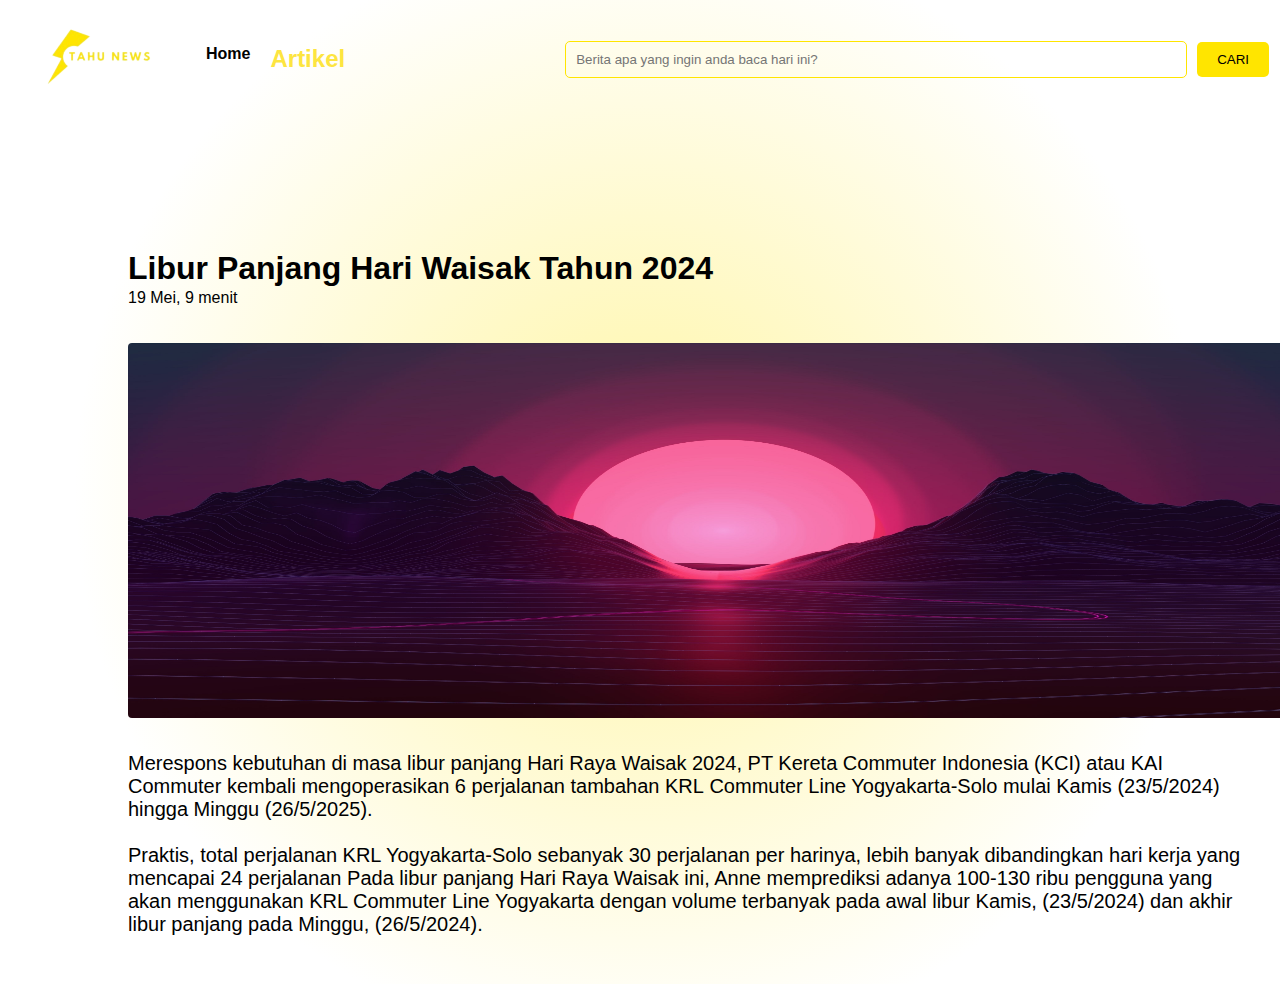
==== artikel/1/fullartikel1.html @ 2625835e "hehe" ====
<!DOCTYPE html>
<html lang="en">
<head>
    <meta charset="UTF-8">
    <meta name="viewport" content="width=device-width, initial-scale=1.0">
    <link rel="stylesheet" href="../../css/fullartikel1.css">
    <title>Artikel Tahunews</title>
</head>
<body>

  <div class="container">
    <div class="logo">
      <a href="../../Index.html"><img src="../../img/tahunews.png" alt="Logo"></a>
    </div>

    <ul class="nav">
      <li><a class="home-link" href="../../Index.html">Home</a></li>
      <li><a class="artikel-link" href="../../artikel/1/artikel1.html">Artikel</a></li>
    </ul>

    <div class="search-bar">
      <input type="text" placeholder="Berita apa yang ingin anda baca hari ini?">
      <button>CARI</button>
    </div>
  </div>

  <div class="pop">
      <h2>Libur Panjang Hari Waisak Tahun 2024</h2>
      <p>19 Mei, 9 menit</p>
  </div>

  <div class="content">
    <div class="gambar-artikel">
      <div class="image">
        <img src="../../img/hghg.jpg" alt="">
      </div>

    <div class="gambar-text">
      <span class="deskripsi"><p>Merespons kebutuhan di masa libur panjang Hari Raya Waisak 2024, PT Kereta Commuter Indonesia (KCI) atau KAI Commuter kembali mengoperasikan 6 perjalanan tambahan KRL Commuter Line Yogyakarta-Solo mulai Kamis (23/5/2024) hingga Minggu (26/5/2025). <br><br>

        Praktis, total perjalanan KRL Yogyakarta-Solo sebanyak 30 perjalanan per harinya, lebih banyak dibandingkan hari kerja yang mencapai 24 perjalanan Pada libur panjang Hari Raya Waisak ini, Anne memprediksi adanya 100-130 ribu pengguna yang akan menggunakan KRL Commuter Line Yogyakarta dengan volume terbanyak pada awal libur Kamis, (23/5/2024) dan akhir libur panjang pada Minggu, (26/5/2024).</p></span>
    </div>  
  </div>
  
</body>
</html>
---- css/fullartikel1.css ----
body {
    background: radial-gradient(circle at center, #fff6aa 5%, #ffffff 70%);
    font-family: Arial, sans-serif, Poppins;
  }
  
  /* Header Start */
  .container {
    display: flex;
    justify-content: space-between;
    align-items: center;
    padding: 20px;
  }
  
  .logo {
    display: flex;
  }
  
  .logo img {
    width: 138px;
    height: 58px;
  }
  
  .nav {
    display: flex;
    list-style: none;
    margin-right: 200px;
  }
  
  .nav li {
    margin-right: 20px;
  }
  
  .nav a {
    text-decoration: none;
    font-weight: bold;
  }
  
  .nav .home-link {
    color: black;
    transition: color 0.2s ease, font-size 0.2s ease; 
    }
  
  .nav .artikel-link {   
      font-size: 24px;
      color: #fde540;
  }
  
  .nav .home-link:hover {
    font-size: 24px;
    color: #fde540;
    transition: 0.2s ease;
  }
    
  .search-bar {
    display: flex;
    align-items: center;
    padding-right: 70px;
  }
  
  .search-bar input {
    padding: 10px;
    border: 1px solid #ffe500;
    border-radius: 5px;
    margin-right: 10px;
    width: 600px;
    flex-grow: 1;
    background-color: transparent;
  }
  
  .search-bar button {
    padding: 10px 20px;
    background-color: #ffe500;
    color: black;
    border: none;
    border-radius: 5px;
    cursor: pointer;
  }

  .search-bar button:hover {
    filter: brightness(90%);
  }
  /* Header End */
  
  .pop h2{
      margin-top: 140px;
      margin-left: 120px;
      font-size: 32px;
  }

  .pop p {
    margin-top: -25px;
    margin-left: 120px;
  }

  .content {
    padding: 20px;
    margin-left: 100px;
  }

  .gambar-artikel .image img{
    width: 1192px;
    height: 375px;
    border-radius: 4px;
  }
  
  .image {
    margin-bottom: 20px;
  }
  
  .title-artikel {
    padding: 10px;
    margin-left: -10px;
  }
  
  .gambar-text {
    margin-top: 30px;
    max-width: 1192px;
  }
  
  .gambar-text .deskripsi{
    width: 720px;
    font-size: 20px;
  }
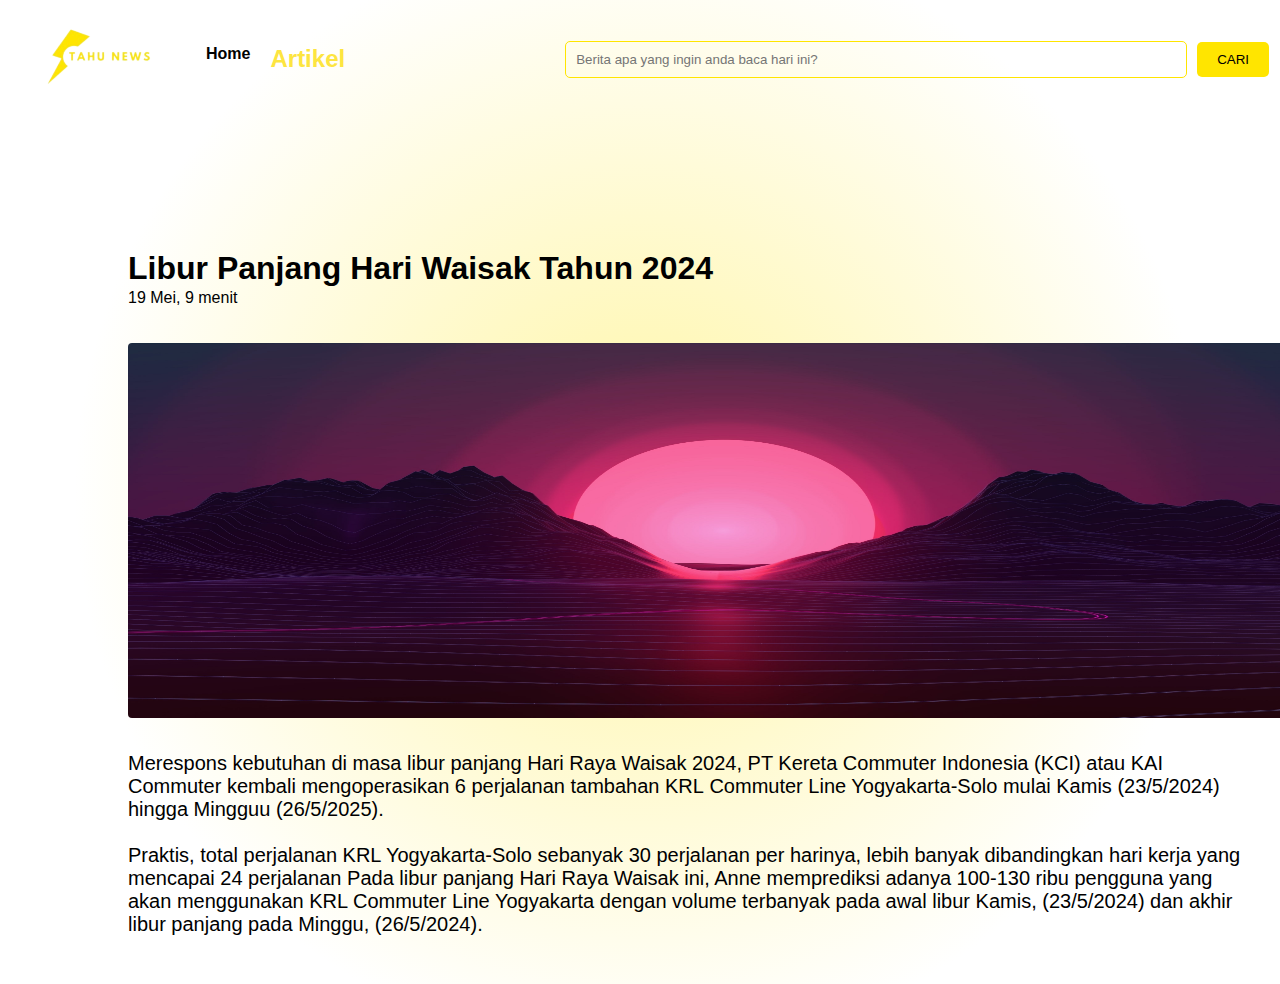
==== commit add320fa: "Update fullartikel1.html" ====
--- a/artikel/1/fullartikel1.html
+++ b/artikel/1/fullartikel1.html
@@ -36,11 +36,11 @@
       </div>
 
     <div class="gambar-text">
-      <span class="deskripsi"><p>Merespons kebutuhan di masa libur panjang Hari Raya Waisak 2024, PT Kereta Commuter Indonesia (KCI) atau KAI Commuter kembali mengoperasikan 6 perjalanan tambahan KRL Commuter Line Yogyakarta-Solo mulai Kamis (23/5/2024) hingga Minggu (26/5/2025). <br><br>
+      <span class="deskripsi"><p>Merespons kebutuhan di masa libur panjang Hari Raya Waisak 2024, PT Kereta Commuter Indonesia (KCI) atau KAI Commuter kembali mengoperasikan 6 perjalanan tambahan KRL Commuter Line Yogyakarta-Solo mulai Kamis (23/5/2024) hingga Mingguu (26/5/2025). <br><br>
 
         Praktis, total perjalanan KRL Yogyakarta-Solo sebanyak 30 perjalanan per harinya, lebih banyak dibandingkan hari kerja yang mencapai 24 perjalanan Pada libur panjang Hari Raya Waisak ini, Anne memprediksi adanya 100-130 ribu pengguna yang akan menggunakan KRL Commuter Line Yogyakarta dengan volume terbanyak pada awal libur Kamis, (23/5/2024) dan akhir libur panjang pada Minggu, (26/5/2024).</p></span>
     </div>  
   </div>
   
 </body>
-</html>+</html>
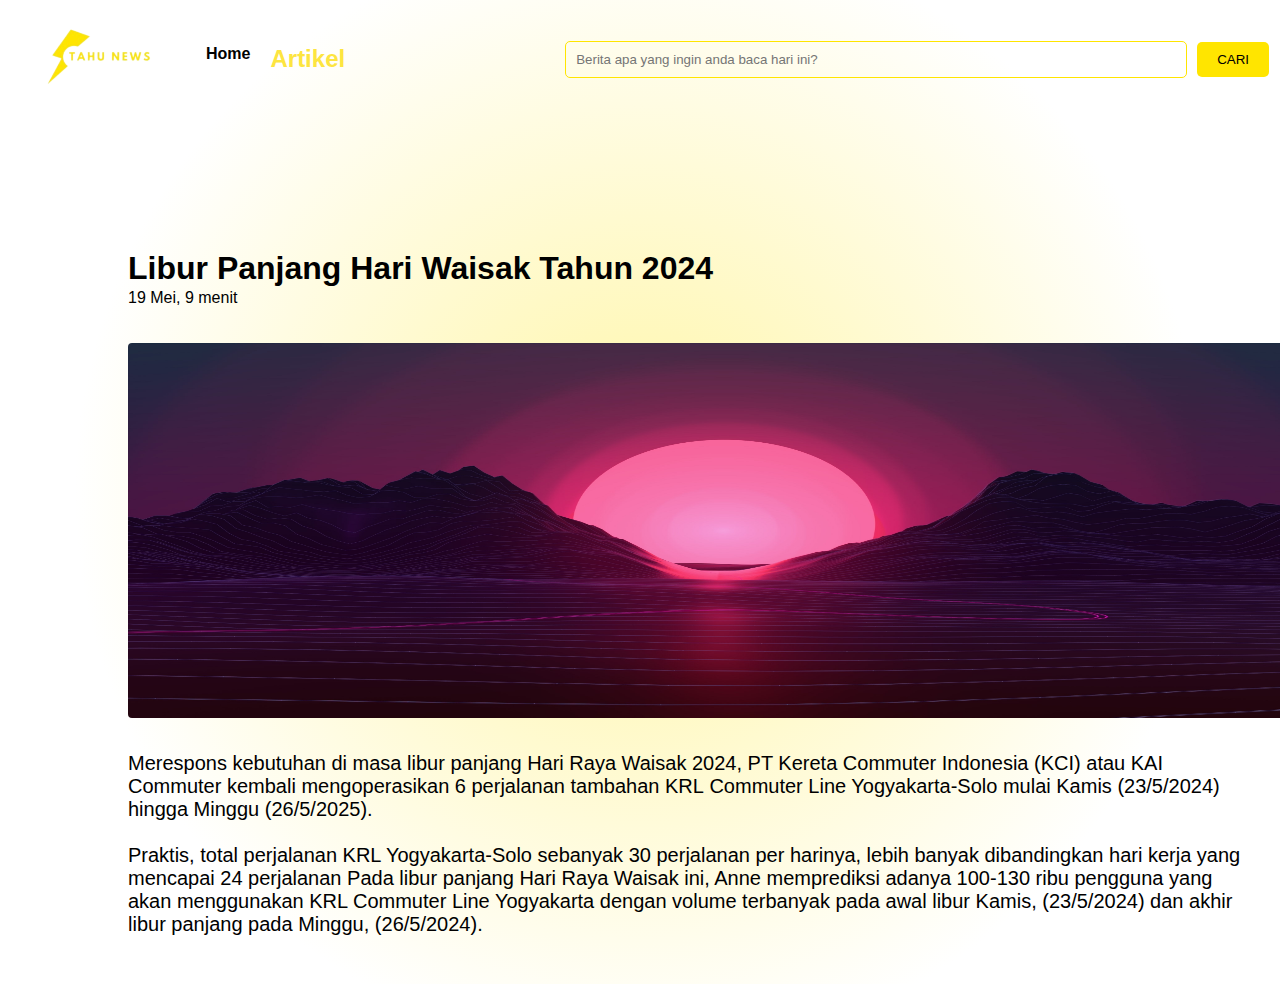
==== commit 759c3691: "Update fullartikel1.html" ====
--- a/artikel/1/fullartikel1.html
+++ b/artikel/1/fullartikel1.html
@@ -36,7 +36,7 @@
       </div>
 
     <div class="gambar-text">
-      <span class="deskripsi"><p>Merespons kebutuhan di masa libur panjang Hari Raya Waisak 2024, PT Kereta Commuter Indonesia (KCI) atau KAI Commuter kembali mengoperasikan 6 perjalanan tambahan KRL Commuter Line Yogyakarta-Solo mulai Kamis (23/5/2024) hingga Mingguu (26/5/2025). <br><br>
+      <span class="deskripsi"><p>Merespons kebutuhan di masa libur panjang Hari Raya Waisak 2024, PT Kereta Commuter Indonesia (KCI) atau KAI Commuter kembali mengoperasikan 6 perjalanan tambahan KRL Commuter Line Yogyakarta-Solo mulai Kamis (23/5/2024) hingga Minggu (26/5/2025). <br><br>
 
         Praktis, total perjalanan KRL Yogyakarta-Solo sebanyak 30 perjalanan per harinya, lebih banyak dibandingkan hari kerja yang mencapai 24 perjalanan Pada libur panjang Hari Raya Waisak ini, Anne memprediksi adanya 100-130 ribu pengguna yang akan menggunakan KRL Commuter Line Yogyakarta dengan volume terbanyak pada awal libur Kamis, (23/5/2024) dan akhir libur panjang pada Minggu, (26/5/2024).</p></span>
     </div>  
